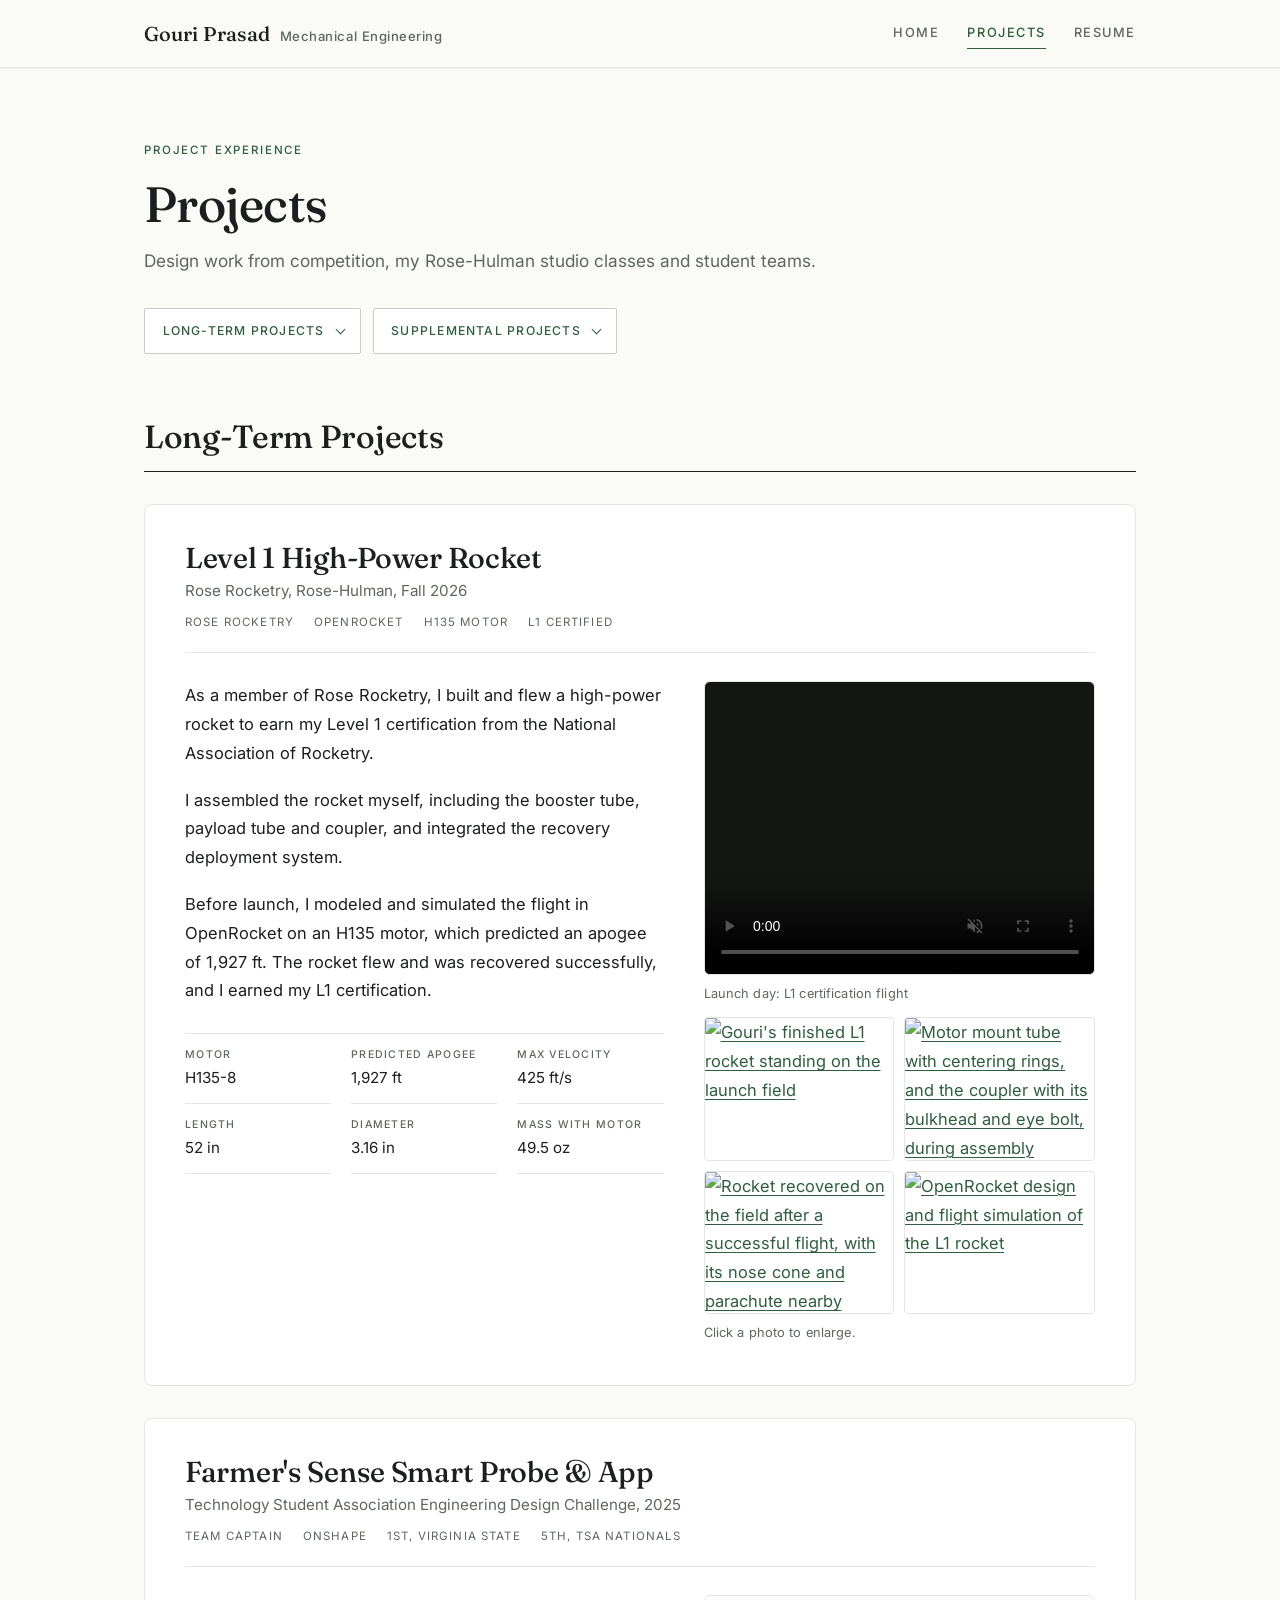
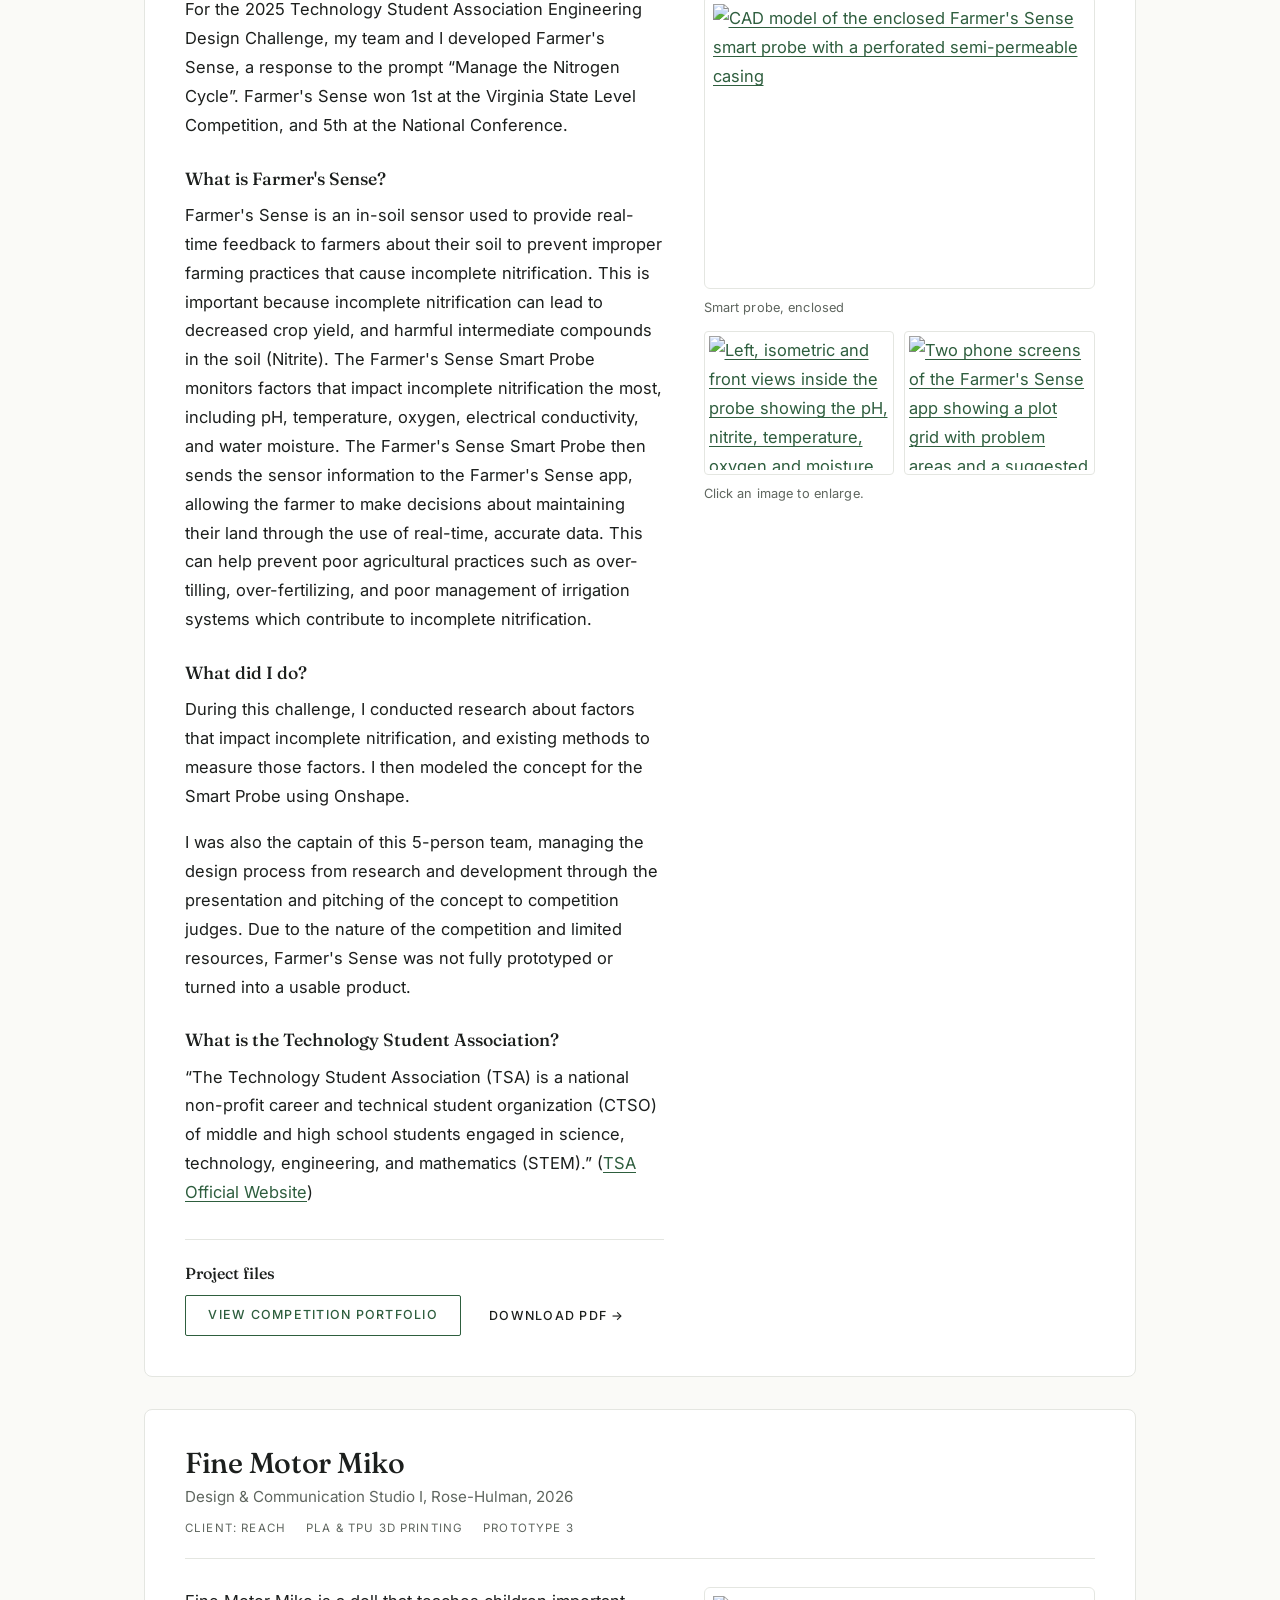
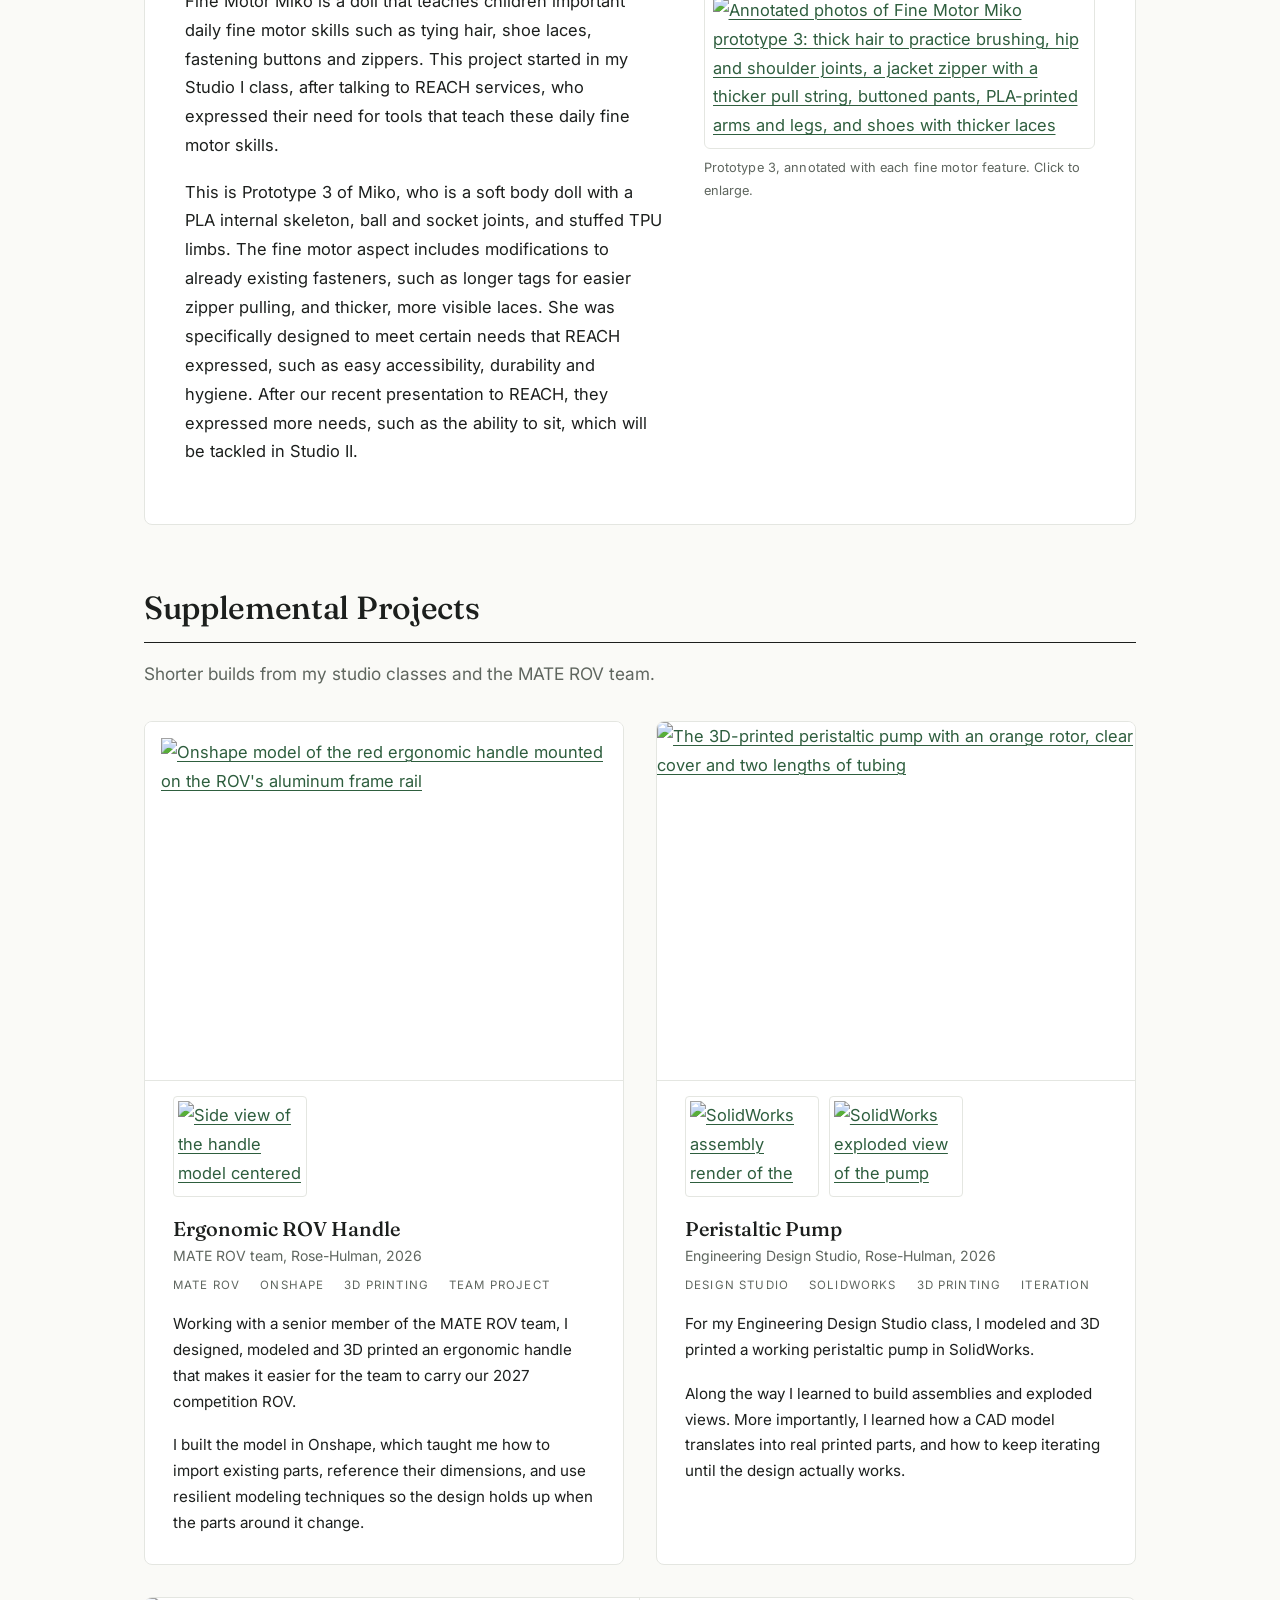
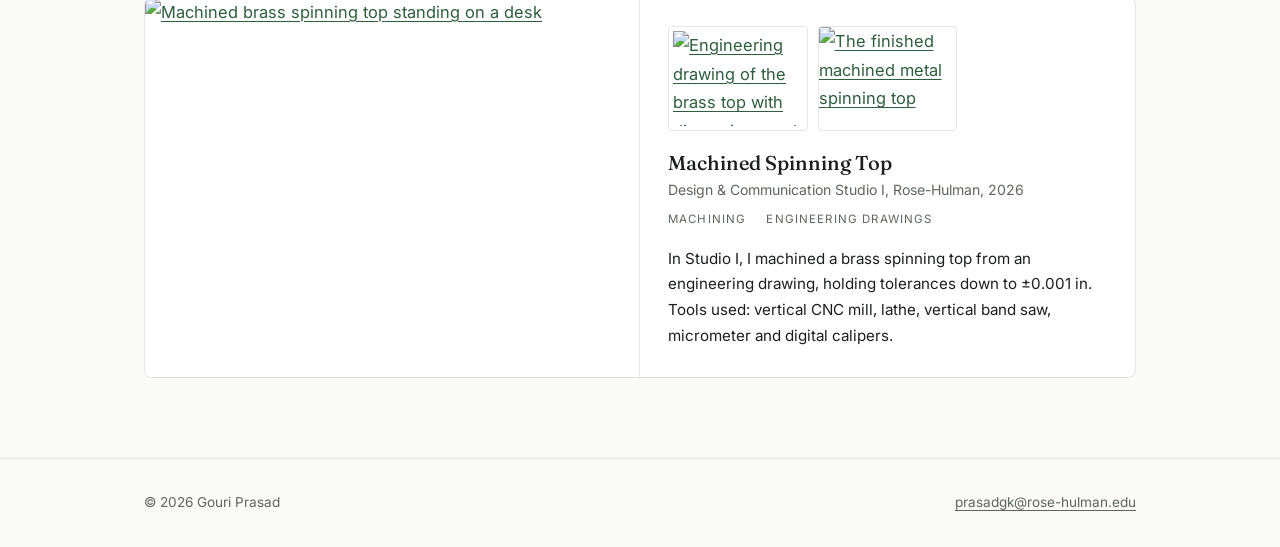
==== projects.html @ 73c7f077 "Add files via upload" ====
<!DOCTYPE html>
<html lang="en">
<head>
  <meta charset="utf-8">
  <meta name="viewport" content="width=device-width, initial-scale=1">
  <title>Projects | Gouri Prasad</title>
  <meta name="description" content="Engineering projects by Gouri Prasad: L1 rocket, Farmer's Sense, Fine Motor Miko, ROV handle, peristaltic pump and a machined spinning top.">
  <link rel="preconnect" href="https://fonts.googleapis.com">
  <link rel="preconnect" href="https://fonts.gstatic.com" crossorigin>
  <link rel="stylesheet" href="https://fonts.googleapis.com/css2?family=Fraunces:opsz,wght@9..144,400;9..144,500&family=Inter:wght@400;500;600&display=swap">
  <link rel="stylesheet" href="styles.css?v=9">
</head>
<body>
  <a class="skip" href="#main">Skip to content</a>
  <header class="site-header">
    <div class="wrap">
      <a class="brand" href="index.html">Gouri Prasad<span>Mechanical Engineering</span></a>
      <nav aria-label="Main">
        <ul>
          <li><a href="index.html">Home</a></li>
          <li><a href="projects.html" aria-current="page">Projects</a></li>
          <li><a href="resume.html">Resume</a></li>
        </ul>
      </nav>
    </div>
  </header>

  <main id="main" class="wrap">
    <p class="eyebrow">Project Experience</p>
    <h1>Projects</h1>
    <p class="lede">Design work from competition, my Rose-Hulman studio classes and student teams.</p>

    <!-- Jump menus -->
    <nav class="jump" aria-label="Jump to a project">
      <div class="dropdown">
        <button class="dropdown-toggle" type="button" aria-expanded="false" aria-controls="menu-long">Long-Term Projects</button>
        <ul class="dropdown-menu" id="menu-long">
          <li><a href="#l1-rocket">Level 1 High-Power Rocket</a></li>
          <li><a href="#farmers-sense">Farmer's Sense</a></li>
          <li><a href="#fine-motor-miko">Fine Motor Miko</a></li>
        </ul>
      </div>
      <div class="dropdown">
        <button class="dropdown-toggle" type="button" aria-expanded="false" aria-controls="menu-supp">Supplemental Projects</button>
        <ul class="dropdown-menu" id="menu-supp">
          <li><a href="#rov-handle">Ergonomic ROV Handle</a></li>
          <li><a href="#peristaltic-pump">Peristaltic Pump</a></li>
          <li><a href="#spinning-top">Machined Spinning Top</a></li>
        </ul>
      </div>
    </nav>

    <section class="group" id="long-term" aria-labelledby="long-term-title">
      <h2 id="long-term-title">Long-Term Projects</h2>

      <!-- L1 Rocket -->
      <article class="project panel" id="l1-rocket">
        <header>
          <h2>Level 1 High-Power Rocket</h2>
          <p>Rose Rocketry, Rose-Hulman, Fall 2026</p>
          <ul class="tags">
            <li>Rose Rocketry</li>
            <li>OpenRocket</li>
            <li>H135 motor</li>
            <li>L1 Certified</li>
          </ul>
        </header>
        <div class="project-grid">
          <div class="project-text">
            <p>As a member of Rose Rocketry, I built and flew a high-power rocket to earn my Level 1 certification from the National Association of Rocketry.</p>
            <p>I assembled the rocket myself, including the booster tube, payload tube and coupler, and integrated the recovery deployment system.</p>
            <p>Before launch, I modeled and simulated the flight in OpenRocket on an H135 motor, which predicted an apogee of 1,927 ft. The rocket flew and was recovered successfully, and I earned my L1 certification.</p>
            <ul class="specs" aria-label="Rocket specifications">
              <li><strong>Motor</strong>H135-8</li>
              <li><strong>Predicted apogee</strong>1,927 ft</li>
              <li><strong>Max velocity</strong>425 ft/s</li>
              <li><strong>Length</strong>52 in</li>
              <li><strong>Diameter</strong>3.16 in</li>
              <li><strong>Mass with motor</strong>49.5 oz</li>
            </ul>
          </div>
          <div class="project-media">
            <figure class="main-media video">
              <video controls muted playsinline preload="metadata" poster="images/rocket-ready.jpg">
                <source src="media/rocket-launch.mp4" type="video/mp4">
                Your browser can't play this video. <a href="media/rocket-launch.mp4">Download the launch video</a>.
              </video>
              <figcaption>Launch day: L1 certification flight</figcaption>
            </figure>
            <div class="thumbs-row">
              <a href="images/rocket-ready.jpg" data-lightbox data-caption="Ready to fly"><img src="images/rocket-ready.jpg" alt="Gouri's finished L1 rocket standing on the launch field"></a>
              <a href="images/rocket-coupler.jpg" data-lightbox data-caption="Motor mount and coupler assembly"><img src="images/rocket-coupler.jpg" alt="Motor mount tube with centering rings, and the coupler with its bulkhead and eye bolt, during assembly"></a>
              <a href="images/rocket-recovered.jpg" data-lightbox data-caption="Recovered after a successful flight"><img src="images/rocket-recovered.jpg" alt="Rocket recovered on the field after a successful flight, with its nose cone and parachute nearby"></a>
              <a href="images/rocket-openrocket.jpg" data-lightbox data-caption="OpenRocket simulation: 1,927 ft predicted apogee"><img src="images/rocket-openrocket.jpg" alt="OpenRocket design and flight simulation of the L1 rocket"></a>
            </div>
            <p class="media-note">Click a photo to enlarge.</p>
          </div>
        </div>
      </article>

      <!-- Farmer's Sense -->
      <article class="project panel" id="farmers-sense">
        <header>
          <h2>Farmer's Sense Smart Probe &amp; App</h2>
          <p>Technology Student Association Engineering Design Challenge, 2025</p>
          <ul class="tags">
            <li>Team Captain</li>
            <li>Onshape</li>
            <li>1st, Virginia State</li>
            <li>5th, TSA Nationals</li>
          </ul>
        </header>
        <div class="project-grid">
          <div class="project-text">
            <p>For the 2025 Technology Student Association Engineering Design Challenge, my team and I developed Farmer's Sense, a response to the prompt “Manage the Nitrogen Cycle”. Farmer's Sense won 1st at the Virginia State Level Competition, and 5th at the National Conference.</p>

            <h3>What is Farmer's Sense?</h3>
            <p>Farmer's Sense is an in-soil sensor used to provide real-time feedback to farmers about their soil to prevent improper farming practices that cause incomplete nitrification. This is important because incomplete nitrification can lead to decreased crop yield, and harmful intermediate compounds in the soil (Nitrite). The Farmer's Sense Smart Probe monitors factors that impact incomplete nitrification the most, including pH, temperature, oxygen, electrical conductivity, and water moisture. The Farmer's Sense Smart Probe then sends the sensor information to the Farmer's Sense app, allowing the farmer to make decisions about maintaining their land through the use of real-time, accurate data. This can help prevent poor agricultural practices such as over-tilling, over-fertilizing, and poor management of irrigation systems which contribute to incomplete nitrification.</p>

            <h3>What did I do?</h3>
            <p>During this challenge, I conducted research about factors that impact incomplete nitrification, and existing methods to measure those factors. I then modeled the concept for the Smart Probe using Onshape.</p>
            <p>I was also the captain of this 5-person team, managing the design process from research and development through the presentation and pitching of the concept to competition judges. Due to the nature of the competition and limited resources, Farmer's Sense was not fully prototyped or turned into a usable product.</p>

            <h3>What is the Technology Student Association?</h3>
            <p>“The Technology Student Association (TSA) is a national non-profit career and technical student organization (CTSO) of middle and high school students engaged in science, technology, engineering, and mathematics (STEM).” (<a href="https://tsaweb.org/about#mission" target="_blank" rel="noopener">TSA Official Website</a>)</p>

            <div class="files">
              <h3>Project files</h3>
              <div class="actions">
                <a class="btn" href="documents/2025-TSA-Engineering-Design-Portfolio.pdf" target="_blank" rel="noopener">View competition portfolio</a>
                <a class="text-link" href="documents/2025-TSA-Engineering-Design-Portfolio.pdf" download>Download PDF</a>
              </div>
            </div>
          </div>
          <div class="project-media">
            <figure class="main-media">
              <a href="images/farmers-sense-1.png" data-lightbox data-caption="Smart probe, enclosed"><img class="contain" src="images/farmers-sense-1.png" alt="CAD model of the enclosed Farmer's Sense smart probe with a perforated semi-permeable casing"></a>
              <figcaption>Smart probe, enclosed</figcaption>
            </figure>
            <div class="thumbs-row">
              <a href="images/farmers-sense-2.png" data-lightbox data-caption="Inside the enclosure: sensor layout"><img class="contain" src="images/farmers-sense-2.png" alt="Left, isometric and front views inside the probe showing the pH, nitrite, temperature, oxygen and moisture sensors, battery, microcontroller and GPS"></a>
              <a href="images/farmers-sense-3.png" data-lightbox data-caption="Farmer's Sense app mock-up"><img class="contain" src="images/farmers-sense-3.png" alt="Two phone screens of the Farmer's Sense app showing a plot grid with problem areas and a suggested fix"></a>
            </div>
            <p class="media-note">Click an image to enlarge.</p>
          </div>
        </div>
      </article>

      <!-- Fine Motor Miko -->
      <article class="project panel" id="fine-motor-miko">
        <header>
          <h2>Fine Motor Miko</h2>
          <p>Design &amp; Communication Studio I, Rose-Hulman, 2026</p>
          <ul class="tags">
            <li>Client: REACH</li>
            <li>PLA &amp; TPU 3D printing</li>
            <li>Prototype 3</li>
          </ul>
        </header>
        <div class="project-grid">
          <div class="project-text">
            <p>Fine Motor Miko is a doll that teaches children important daily fine motor skills such as tying hair, shoe laces, fastening buttons and zippers. This project started in my Studio I class, after talking to REACH services, who expressed their need for tools that teach these daily fine motor skills.</p>
            <p>This is Prototype 3 of Miko, who is a soft body doll with a PLA internal skeleton, ball and socket joints, and stuffed TPU limbs. The fine motor aspect includes modifications to already existing fasteners, such as longer tags for easier zipper pulling, and thicker, more visible laces. She was specifically designed to meet certain needs that REACH expressed, such as easy accessibility, durability and hygiene. After our recent presentation to REACH, they expressed more needs, such as the ability to sit, which will be tackled in Studio II.</p>
          </div>
          <div class="project-media">
            <figure class="main-media">
              <a href="images/fine-motor-miko.png" data-lightbox data-caption="Prototype 3, annotated with each fine motor feature"><img class="contain natural" src="images/fine-motor-miko.png" alt="Annotated photos of Fine Motor Miko prototype 3: thick hair to practice brushing, hip and shoulder joints, a jacket zipper with a thicker pull string, buttoned pants, PLA-printed arms and legs, and shoes with thicker laces"></a>
              <figcaption>Prototype 3, annotated with each fine motor feature. Click to enlarge.</figcaption>
            </figure>
          </div>
        </div>
      </article>
    </section>

    <!-- Supplemental projects -->
    <section class="group" id="supplemental" aria-labelledby="supplemental-title">
      <h2 id="supplemental-title">Supplemental Projects</h2>
      <p class="lede">Shorter builds from my studio classes and the MATE ROV team.</p>

      <div class="builds">
        <article class="build panel" id="rov-handle">
          <a class="build-main" href="images/rov-handle-cad.png" data-lightbox data-caption="Onshape model of the ergonomic handle on the ROV frame rail"><img class="contain" src="images/rov-handle-cad.png" alt="Onshape model of the red ergonomic handle mounted on the ROV's aluminum frame rail"></a>
          <div class="thumbs-row">
            <a href="images/rov-handle-side.png" data-lightbox data-caption="Side view of the handle on the frame rail"><img class="contain" src="images/rov-handle-side.png" alt="Side view of the handle model centered on the frame rail"></a>
          </div>
          <div class="build-body">
            <h3>Ergonomic ROV Handle</h3>
            <p class="meta">MATE ROV team, Rose-Hulman, 2026</p>
            <ul class="tags">
              <li>MATE ROV</li>
              <li>Onshape</li>
              <li>3D printing</li>
              <li>Team project</li>
            </ul>
            <p>Working with a senior member of the MATE ROV team, I designed, modeled and 3D printed an ergonomic handle that makes it easier for the team to carry our 2027 competition ROV.</p>
            <p>I built the model in Onshape, which taught me how to import existing parts, reference their dimensions, and use resilient modeling techniques so the design holds up when the parts around it change.</p>
          </div>
        </article>

        <article class="build panel" id="peristaltic-pump">
          <a class="build-main" href="images/pump-printed.jpg" data-lightbox data-caption="The printed peristaltic pump"><img src="images/pump-printed.jpg" alt="The 3D-printed peristaltic pump with an orange rotor, clear cover and two lengths of tubing"></a>
          <div class="thumbs-row">
            <a href="images/pump-assembly.png" data-lightbox data-caption="SolidWorks assembly"><img class="contain" src="images/pump-assembly.png" alt="SolidWorks assembly render of the peristaltic pump"></a>
            <a href="images/pump-exploded.jpg" data-lightbox data-caption="SolidWorks exploded view"><img class="contain" src="images/pump-exploded.jpg" alt="SolidWorks exploded view of the pump showing the housing, rotor, rollers, bearings, gear and fasteners"></a>
          </div>
          <div class="build-body">
            <h3>Peristaltic Pump</h3>
            <p class="meta">Engineering Design Studio, Rose-Hulman, 2026</p>
            <ul class="tags">
              <li>Design Studio</li>
              <li>SolidWorks</li>
              <li>3D printing</li>
              <li>Iteration</li>
            </ul>
            <p>For my Engineering Design Studio class, I modeled and 3D printed a working peristaltic pump in SolidWorks.</p>
            <p>Along the way I learned to build assemblies and exploded views. More importantly, I learned how a CAD model translates into real printed parts, and how to keep iterating until the design actually works.</p>
          </div>
        </article>

        <article class="build panel" id="spinning-top">
          <a class="build-main" href="images/top-project-2.jpg" data-lightbox data-caption="The finished brass top"><img src="images/top-project-2.jpg" alt="Machined brass spinning top standing on a desk"></a>
          <div class="thumbs-row">
            <a href="images/top-drawing.png" data-lightbox data-caption="Engineering drawing used to machine the top"><img class="contain" src="images/top-drawing.png" alt="Engineering drawing of the brass top with dimensions and tolerances"></a>
            <a href="images/top-project.jpeg" data-lightbox data-caption="The finished top"><img src="images/top-project.jpeg" alt="The finished machined metal spinning top"></a>
          </div>
          <div class="build-body">
            <h3>Machined Spinning Top</h3>
            <p class="meta">Design &amp; Communication Studio I, Rose-Hulman, 2026</p>
            <ul class="tags">
              <li>Machining</li>
              <li>Engineering drawings</li>
            </ul>
            <p>In Studio I, I machined a brass spinning top from an engineering drawing, holding tolerances down to ±0.001 in. Tools used: vertical CNC mill, lathe, vertical band saw, micrometer and digital calipers.</p>
          </div>
        </article>
      </div>
    </section>
  </main>

  <!-- Lightbox -->
  <dialog class="lightbox" id="lightbox" aria-label="Enlarged image">
    <button class="lightbox-close" type="button" aria-label="Close">Close ×</button>
    <img alt="">
    <p class="lightbox-caption"></p>
  </dialog>

  <footer class="site-footer">
    <div class="wrap">
      <span>© 2026 Gouri Prasad</span>
      <a href="mailto:prasadgk@rose-hulman.edu">prasadgk@rose-hulman.edu</a>
    </div>
  </footer>

  <script src="site.js?v=2"></script>
</body>
</html>
---- styles.css ----
/* Gouri Prasad — portfolio styles (minimal, forest green) */
:root {
  --bg: #fafaf7;
  --surface: #ffffff;
  --ink: #1c1f1d;
  --muted: #5f665f;
  --line: #e4e6e1;
  --line-strong: #c9cdc6;
  --accent: #2e5e3e;       /* 7.5:1 on --bg */
  --accent-hover: #244b31;
  --tint: #eef3ef;
  --radius: 4px;
  --max: 1040px;
  --serif: "Fraunces", Georgia, "Times New Roman", serif;
  --sans: "Inter", "Segoe UI", system-ui, -apple-system, Roboto, Arial, sans-serif;
}

* { box-sizing: border-box; }
html { scroll-behavior: smooth; }
body {
  margin: 0;
  background: var(--bg);
  color: var(--ink);
  font-family: var(--sans);
  font-size: 16.5px;
  line-height: 1.75;
  -webkit-font-smoothing: antialiased;
}
img, video { max-width: 100%; display: block; }
a { color: var(--accent); text-underline-offset: 3px; text-decoration-thickness: 1px; }
a:hover { color: var(--accent-hover); }
:focus-visible { outline: 2px solid var(--accent); outline-offset: 3px; }

.skip { position: absolute; left: -999px; }
.skip:focus { left: 1rem; top: 1rem; background: var(--surface); padding: .5rem 1rem; z-index: 10; }

.wrap { max-width: var(--max); margin: 0 auto; padding-inline: 1.5rem; }
main { padding-block: 4.5rem 5rem; }

/* Header + nav */
.site-header {
  position: sticky; top: 0; z-index: 5;
  background: rgba(250, 250, 247, .94);
  backdrop-filter: blur(8px);
  border-bottom: 1px solid var(--line);
}
.site-header .wrap {
  display: flex; align-items: center; justify-content: space-between;
  gap: 1rem; flex-wrap: wrap; padding-block: 1rem;
}
.brand { font-family: var(--serif); font-weight: 500; font-size: 1.25rem; color: var(--ink); text-decoration: none; letter-spacing: .005em; }
.brand span { font-family: var(--sans); color: var(--muted); font-size: .82rem; margin-left: .6rem; letter-spacing: .04em; }
.site-header nav ul { list-style: none; margin: 0; padding: 0; display: flex; gap: 1.75rem; }
.site-header nav a {
  position: relative; display: block; padding: .3rem 0;
  color: var(--muted); text-decoration: none; font-size: .8rem;
  text-transform: uppercase; letter-spacing: .12em; font-weight: 500;
}
.site-header nav a::after {
  content: ""; position: absolute; left: 0; right: 0; bottom: 0; height: 1px;
  background: var(--accent); transform: scaleX(0); transform-origin: left; transition: transform .25s ease;
}
.site-header nav a:hover { color: var(--ink); }
.site-header nav a:hover::after { transform: scaleX(1); }
.site-header nav a[aria-current="page"] { color: var(--accent); }
.site-header nav a[aria-current="page"]::after { transform: scaleX(1); }

/* Type */
h1, h2, h3 { font-family: var(--serif); font-weight: 500; line-height: 1.2; margin: 0 0 .75rem; color: var(--ink); }
h1 { font-size: clamp(2.2rem, 4.5vw, 3.1rem); letter-spacing: -.015em; }
h2 { font-size: clamp(1.6rem, 3vw, 2rem); letter-spacing: -.01em; }
h3 { font-size: 1.2rem; margin-top: 2rem; }
p { margin: 0 0 1.1rem; }
.eyebrow { color: var(--accent); font-weight: 500; text-transform: uppercase; letter-spacing: .16em; font-size: .72rem; margin-bottom: .9rem; }
.lede { color: var(--muted); font-size: 1.08rem; max-width: 62ch; }

/* Buttons and links */
.actions { display: flex; gap: 1.75rem; flex-wrap: wrap; align-items: center; margin-top: 2rem; }
.btn {
  display: inline-block; padding: .75rem 1.4rem;
  border: 1px solid var(--accent); border-radius: 2px;
  color: var(--accent); background: transparent; text-decoration: none;
  font-size: .78rem; font-weight: 500; text-transform: uppercase; letter-spacing: .1em; line-height: 1.2;
  transition: background-color .25s ease, color .25s ease;
}
.btn:hover { background: var(--accent); color: #fff; }
.text-link {
  position: relative; color: var(--ink); text-decoration: none;
  font-size: .78rem; font-weight: 500; text-transform: uppercase; letter-spacing: .1em; padding-block: .3rem;
}
.text-link::after { content: " →"; transition: margin-left .25s ease; }
.text-link::before {
  content: ""; position: absolute; left: 0; right: 0; bottom: 0; height: 1px;
  background: var(--accent); transform: scaleX(0); transform-origin: left; transition: transform .3s ease;
}
.text-link:hover { color: var(--accent); }
.text-link:hover::before { transform: scaleX(1); }

/* Tags: quiet uppercase line separated by dots */
/* Quiet uppercase lines (tags and facts), spaced without separators */
.tags, .facts { list-style: none; padding: 0; display: flex; flex-wrap: wrap; gap: .15rem 1.25rem; }
.tags li, .facts li { color: var(--muted); text-transform: uppercase; letter-spacing: .1em; white-space: nowrap; }
.tags { margin: .45rem 0 0; }
.tags li { font-size: .72rem; }

/* Home */
.hero { display: grid; grid-template-columns: 280px 1fr; gap: 4rem; align-items: center; }
.hero img { width: 280px; aspect-ratio: 1 / 1; object-fit: cover; border-radius: 50%; }
.facts { margin: 1.5rem 0 0; gap: .25rem 1.6rem; }
.facts li { font-size: .76rem; color: var(--accent); }

.highlights { margin-top: 6rem; padding-top: 3rem; border-top: 1px solid var(--line); }
.section-head { display: flex; justify-content: space-between; align-items: baseline; gap: 1rem; flex-wrap: wrap; }
.cards { display: grid; grid-template-columns: repeat(3, 1fr); gap: 2rem; margin-top: 1.75rem; }
.card {
  display: flex; flex-direction: column; text-decoration: none; color: inherit;
  background: var(--surface); border: 1px solid var(--line); border-radius: var(--radius); overflow: hidden;
  transition: border-color .25s ease;
}
.card .img { overflow: hidden; border-bottom: 1px solid var(--line); background: #fff; }
.card img { width: 100%; aspect-ratio: 4 / 3; object-fit: cover; transition: transform .5s ease; }
.card img.contain { object-fit: contain; }
.card:hover { border-color: var(--line-strong); color: inherit; }
.card:hover img { transform: scale(1.03); }
.card div.body { padding: 1.1rem 1.25rem 1.35rem; }
.card h3 { margin: 0 0 .35rem; font-size: 1.15rem; }
.card p { margin: 0; color: var(--muted); font-size: .92rem; line-height: 1.6; }

/* Projects page */
.group { margin-top: 4rem; scroll-margin-top: 90px; }
.group > h2 { padding-bottom: .9rem; border-bottom: 1px solid var(--ink); margin-bottom: 2rem; }
.group > .lede { margin-top: -1rem; margin-bottom: 2rem; }

/* Soft panel around each project */
.panel { background: var(--surface); border: 1px solid var(--line); border-radius: 8px; }
.project { padding: 2.25rem 2.5rem 2.5rem; margin-bottom: 2rem; scroll-margin-top: 90px; }
.project header { margin-bottom: 1.75rem; padding-bottom: 1.25rem; border-bottom: 1px solid var(--line); }
.project header h2 { font-size: clamp(1.45rem, 2.6vw, 1.8rem); margin-bottom: .2rem; }
.project header p { color: var(--muted); font-size: .95rem; margin: 0; }

/* Two-column layout: text ~55%, media ~45%, both top-aligned */
.project-grid { display: grid; grid-template-columns: 11fr 9fr; gap: 2.5rem; align-items: start; }
.project-text > :first-child { margin-top: 0; }
.project-text h3 { font-size: 1.1rem; margin-top: 1.75rem; }
.project-media { position: sticky; top: 90px; }
.main-media { margin: 0; }
.main-media a { display: block; }
.main-media img, .main-media video {
  width: 100%; aspect-ratio: 4 / 3; object-fit: cover;
  border: 1px solid var(--line); border-radius: 6px; background: #fff;
}
.main-media img.contain { object-fit: contain; padding: .5rem; }
.main-media.video video { background: #141614; max-height: 420px; object-fit: contain; }
figcaption, .media-note { font-size: .8rem; color: var(--muted); margin-top: .5rem; letter-spacing: .01em; }
.media-note { margin: .5rem 0 0; }

.thumbs-row { display: grid; grid-template-columns: repeat(auto-fill, minmax(96px, 1fr)); gap: .6rem; margin-top: .75rem; }
.thumbs-row a { display: block; border: 1px solid var(--line); border-radius: 4px; overflow: hidden; background: #fff; transition: border-color .25s ease; }
.thumbs-row a:hover, .main-media a:hover img, .build-main:hover { border-color: var(--accent); }
.thumbs-row img { width: 100%; aspect-ratio: 4 / 3; object-fit: cover; transition: transform .4s ease; }
.thumbs-row img.contain { object-fit: contain; padding: .25rem; }
.thumbs-row a:hover img { transform: scale(1.04); }

.specs { list-style: none; padding: 0; margin: 1.75rem 0 0; display: grid; grid-template-columns: repeat(3, 1fr); column-gap: 1.25rem; border-top: 1px solid var(--line); }
.specs li { padding: .75rem 0; border-bottom: 1px solid var(--line); font-size: .95rem; }
.specs strong { display: block; font-size: .66rem; text-transform: uppercase; letter-spacing: .12em; color: var(--muted); font-weight: 500; }

.files { margin-top: 2rem; padding-top: 1.5rem; border-top: 1px solid var(--line); }
.files h3 { margin: 0 0 .25rem; font-size: 1rem; }
.files .actions { margin-top: .75rem; }

/* Jump menus */
.jump { display: flex; flex-wrap: wrap; gap: .75rem; margin-top: 2rem; }
.dropdown { position: relative; }
.dropdown-toggle {
  font: inherit; font-size: .76rem; font-weight: 500; text-transform: uppercase; letter-spacing: .1em;
  color: var(--accent); background: var(--surface); cursor: pointer;
  border: 1px solid var(--line-strong); border-radius: 2px; padding: .7rem 2.2rem .7rem 1.1rem; position: relative;
  transition: border-color .2s ease, background-color .2s ease;
}
.dropdown-toggle::after {
  content: ""; position: absolute; right: 1rem; top: 50%; width: 6px; height: 6px; margin-top: -5px;
  border-right: 1.5px solid currentColor; border-bottom: 1.5px solid currentColor; transform: rotate(45deg); transition: transform .2s ease, margin-top .2s ease;
}
.dropdown-toggle:hover, .dropdown.open .dropdown-toggle { border-color: var(--accent); background: var(--tint); }
.dropdown.open .dropdown-toggle::after { transform: rotate(-135deg); margin-top: -1px; }
.dropdown-menu {
  position: absolute; left: 0; top: calc(100% + 6px); z-index: 20; min-width: 100%; width: max-content;
  list-style: none; margin: 0; padding: .4rem 0; background: var(--surface);
  border: 1px solid var(--line); border-radius: 4px; box-shadow: 0 8px 24px rgba(28, 31, 29, .06);
  opacity: 0; visibility: hidden; transform: translateY(-4px); transition: opacity .18s ease, transform .18s ease, visibility .18s;
}
.dropdown.open .dropdown-menu { opacity: 1; visibility: visible; transform: none; }
.dropdown-menu a { display: block; padding: .55rem 1.1rem; color: var(--ink); text-decoration: none; font-size: .92rem; white-space: nowrap; }
.dropdown-menu a:hover, .dropdown-menu a:focus-visible { background: var(--tint); color: var(--accent); outline: none; }

/* Supplemental project cards */
.builds { display: grid; grid-template-columns: repeat(2, 1fr); gap: 2rem; align-items: start; }
.build { display: flex; flex-direction: column; overflow: hidden; scroll-margin-top: 90px; }
.build-main { display: block; overflow: hidden; border-bottom: 1px solid var(--line); background: #fff; }
.build-main img { width: 100%; aspect-ratio: 4 / 3; object-fit: cover; transition: transform .5s ease; }
.build-main img.contain { object-fit: contain; padding: 1rem; }
.build-main:hover img { transform: scale(1.02); }
.build .thumbs-row { grid-template-columns: repeat(3, 1fr); padding: .9rem 1.75rem 0; margin-top: 0; }
.build-body { padding: 1.25rem 1.75rem 1.75rem; }
.build-body h3 { margin: 0 0 .2rem; font-size: 1.25rem; }
.build-body .meta { color: var(--muted); font-size: .88rem; margin-bottom: .4rem; }
.build-body .tags { margin: 0 0 1rem; }
.build-body p:not(.meta) { font-size: .95rem; line-height: 1.7; }
.build-body p:last-child { margin-bottom: 0; }

/* Lightbox */
.lightbox { border: 0; padding: 0; background: transparent; max-width: min(92vw, 1400px); max-height: 92vh; }
.lightbox::backdrop { background: rgba(20, 22, 20, .82); }
.lightbox img { max-width: 100%; max-height: 82vh; margin: 0 auto; border-radius: 4px; background: #fff; }
.lightbox-caption { color: #e9ece8; text-align: center; font-size: .9rem; margin: .75rem 0 0; }
.lightbox-close {
  display: block; margin: 0 0 .6rem auto; font: inherit; font-size: .75rem; text-transform: uppercase; letter-spacing: .1em;
  color: #fff; background: transparent; border: 1px solid rgba(255,255,255,.5); border-radius: 2px; padding: .45rem .9rem; cursor: pointer;
}
.lightbox-close:hover { background: rgba(255,255,255,.12); }

/* Resume */
.resume-bar { display: flex; justify-content: space-between; align-items: end; gap: 1.5rem; flex-wrap: wrap; }
.resume-bar .actions { margin-top: 0; }
.pdf-frame { width: 100%; height: 1100px; margin-top: 2.5rem; border: 1px solid var(--line); border-radius: var(--radius); background: var(--surface); }
.note { margin-top: 1rem; color: var(--muted); font-size: .88rem; }

/* Footer */
.site-footer { border-top: 1px solid var(--line); padding-block: 2rem; color: var(--muted); font-size: .85rem; }
.site-footer .wrap { display: flex; justify-content: space-between; gap: 1rem; flex-wrap: wrap; }
.site-footer a { color: var(--muted); }
.site-footer a:hover { color: var(--accent); }

@media (max-width: 900px) {
  .project-grid { grid-template-columns: 1fr; gap: 2rem; }
  .project-media { position: static; }
}
@media (max-width: 760px) {
  body { font-size: 16px; }
  main { padding-block: 3rem 4rem; }
  .brand span { display: none; }
  .site-header nav ul { gap: 1.25rem; }
  .hero { grid-template-columns: 1fr; gap: 2rem; text-align: center; }
  .hero img { width: 200px; margin: 0 auto; }
  .facts, .actions { justify-content: center; }
  .specs { grid-template-columns: repeat(2, 1fr); }
  .project { padding: 1.25rem 1.25rem 1.5rem; }
  .build .thumbs-row { padding: .75rem 1.25rem 0; }
  .build-body { padding: 1.1rem 1.25rem 1.4rem; }
  .jump { gap: .5rem; }
  .dropdown-menu a { white-space: normal; }
  .highlights { margin-top: 4rem; }
  .cards, .builds { grid-template-columns: 1fr; gap: 1.5rem; }
  .group { margin-top: 3.5rem; }
  .pdf-frame { height: 80vh; }
  .resume-bar .actions { justify-content: flex-start; }
}

.main-media img.natural { aspect-ratio: auto; }
.project-media .thumbs-row { grid-template-columns: repeat(2, 1fr); }
.builds { align-items: stretch; }
/* Odd card out spans the full row, image beside text */
@media (min-width: 761px) {
  .builds .build:last-child:nth-child(odd) { grid-column: 1 / -1; display: grid; grid-template-columns: 1fr 1fr; }
  .builds .build:last-child:nth-child(odd) .build-main { grid-row: 1 / span 2; border-bottom: 0; border-right: 1px solid var(--line); }
  .builds .build:last-child:nth-child(odd) .build-main img { height: 100%; }
  .builds .build:last-child:nth-child(odd) .thumbs-row { padding-top: 1.75rem; align-self: start; }
}
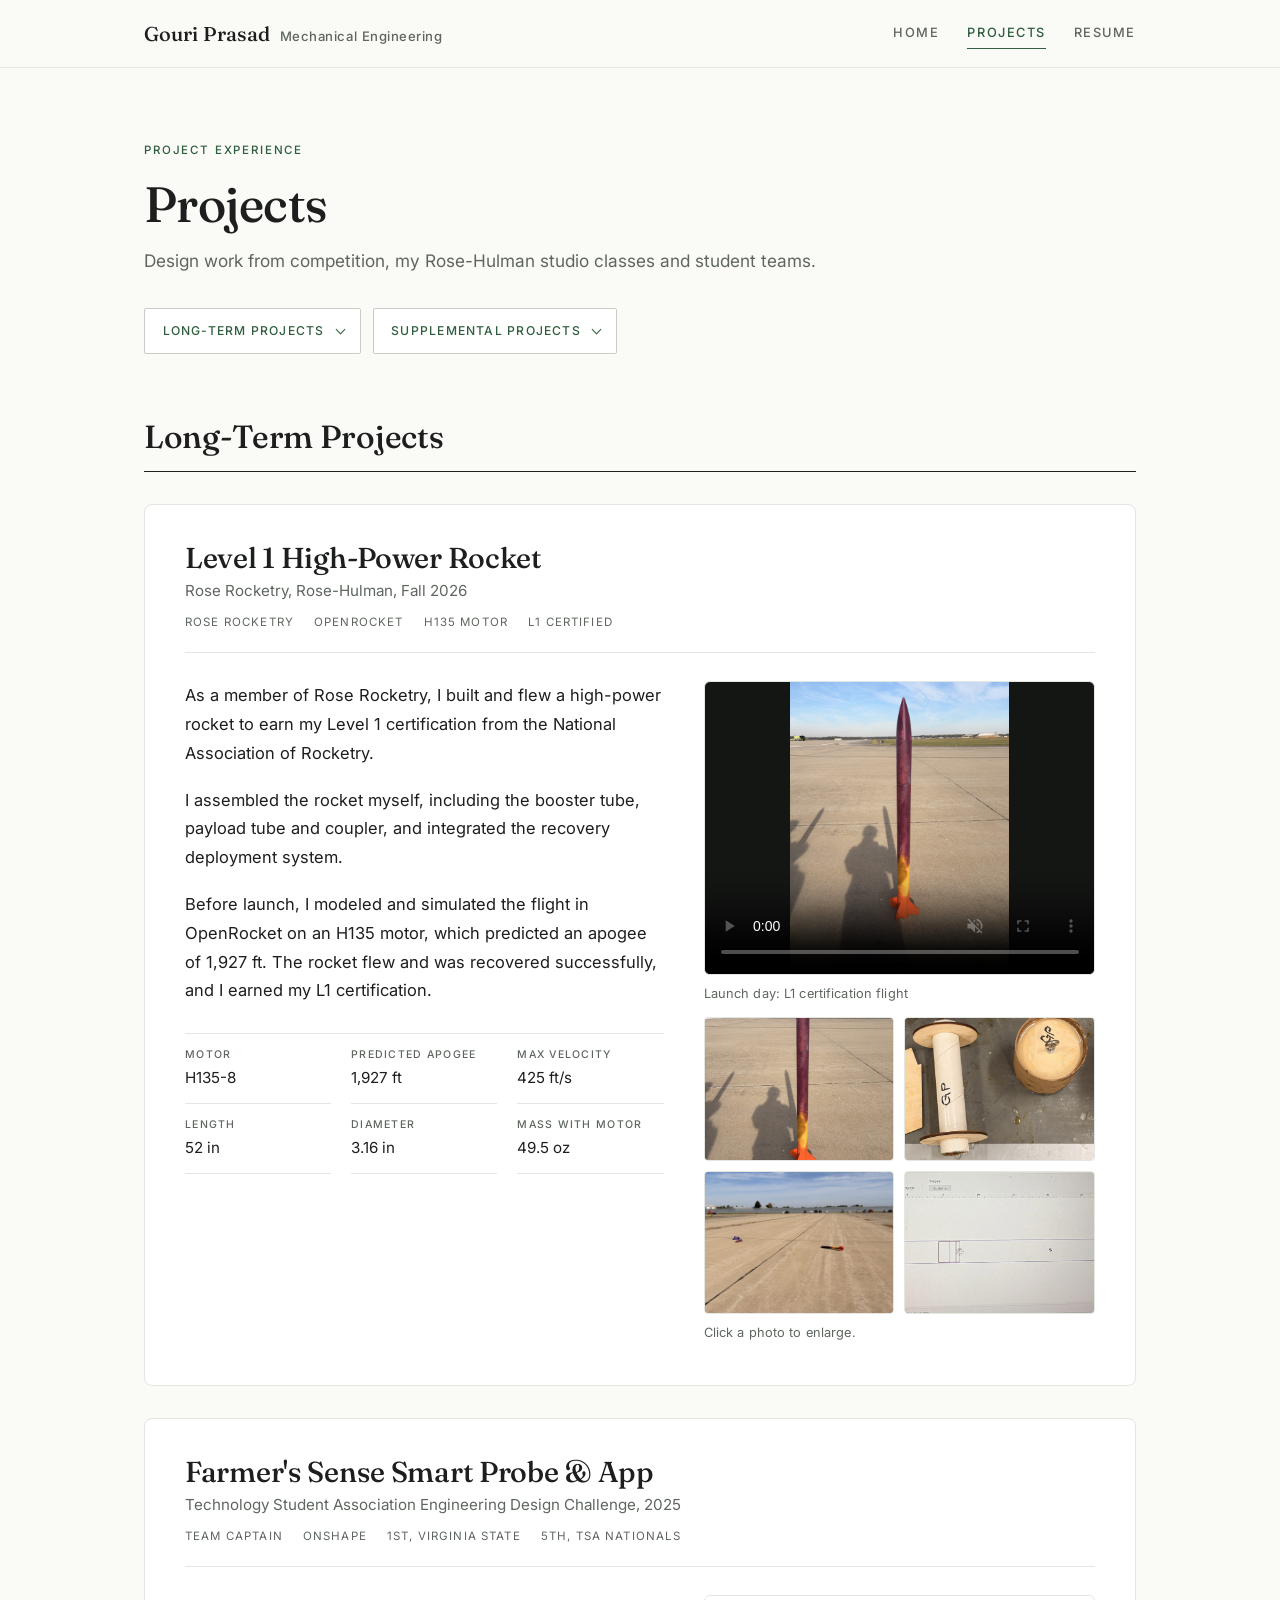
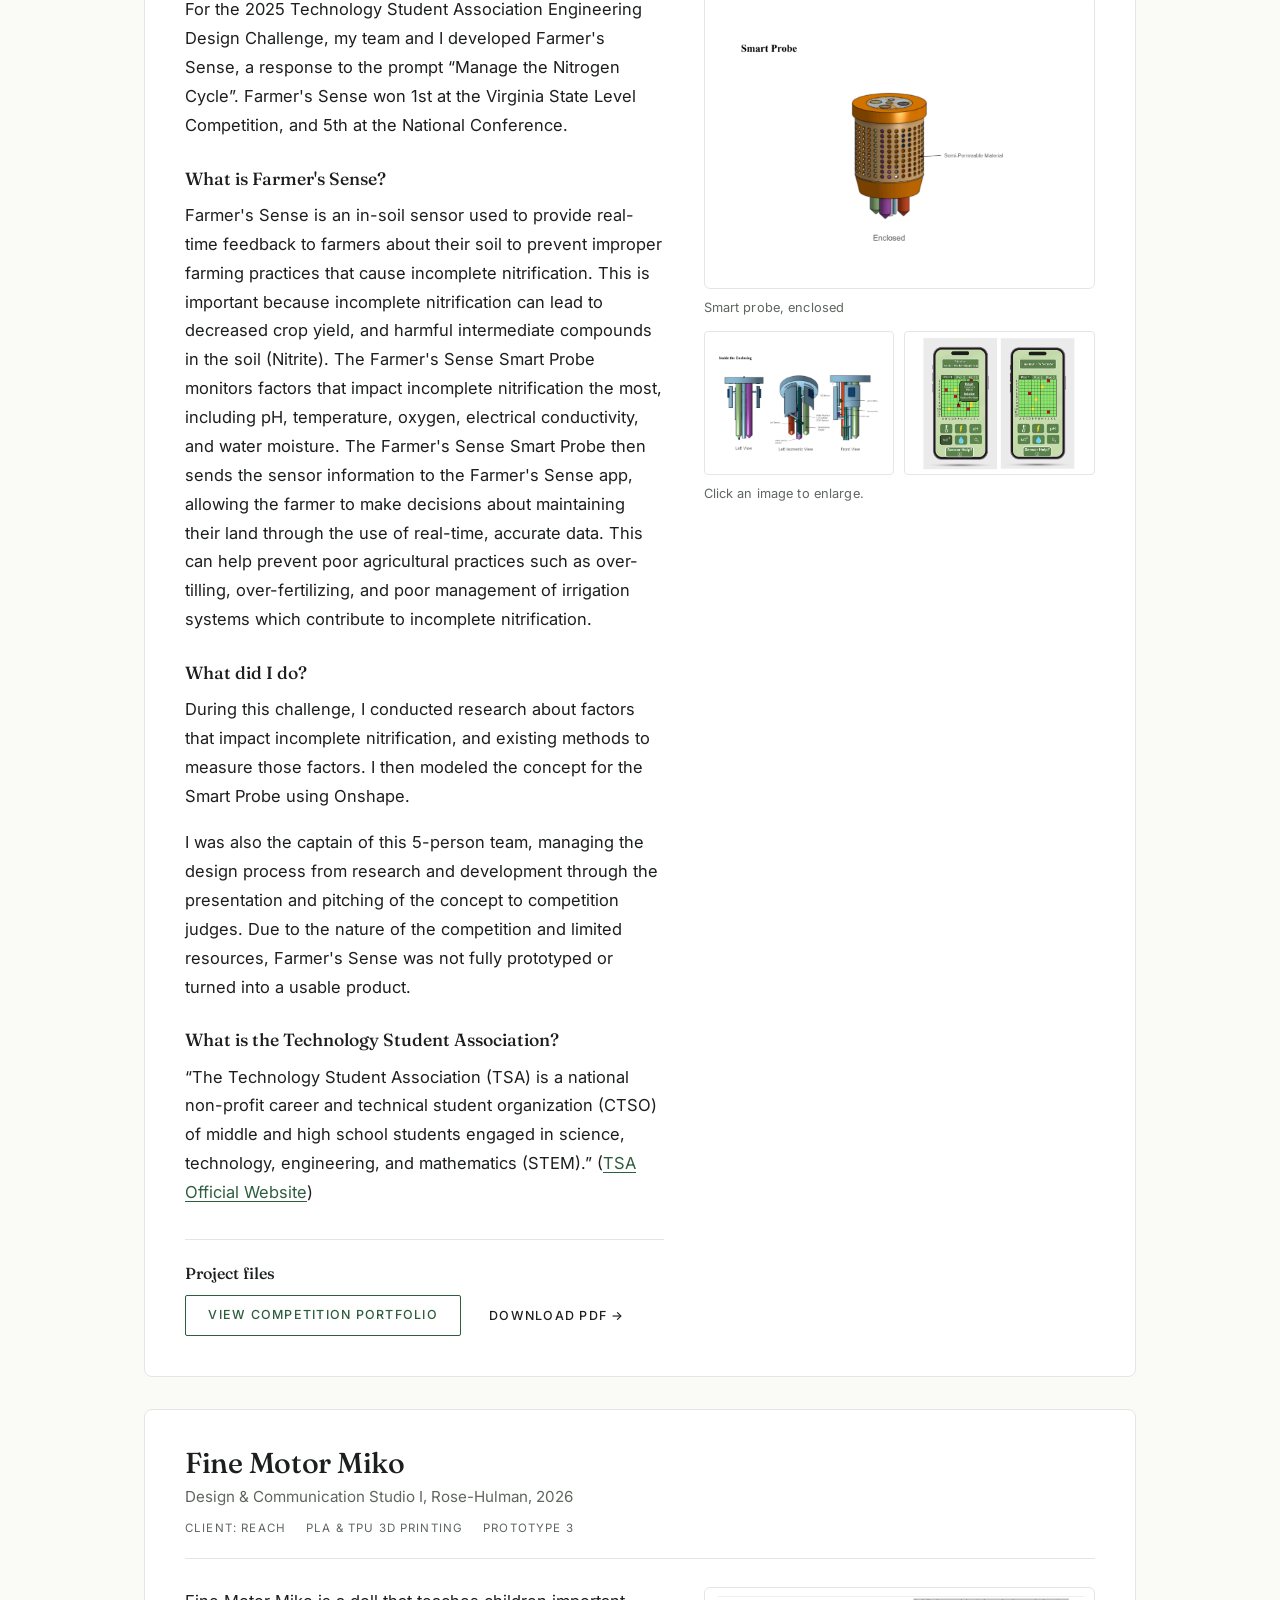
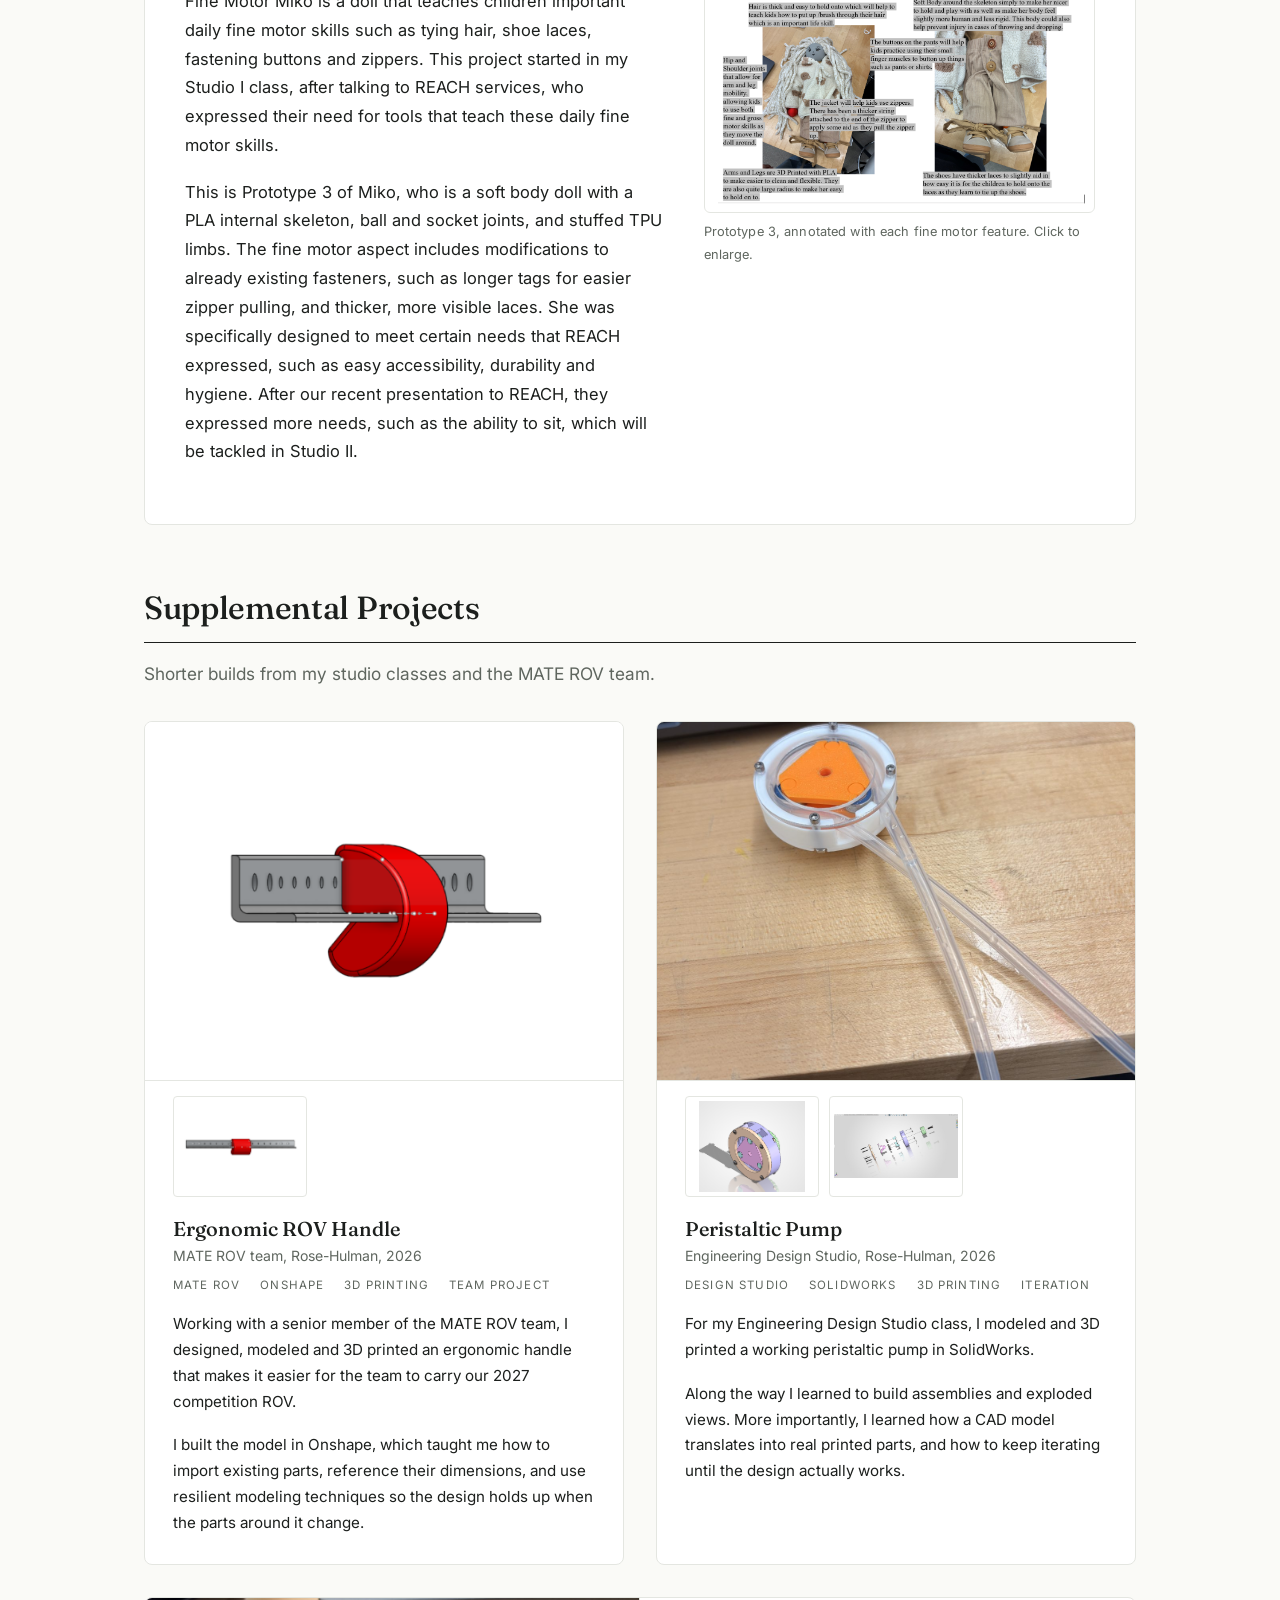
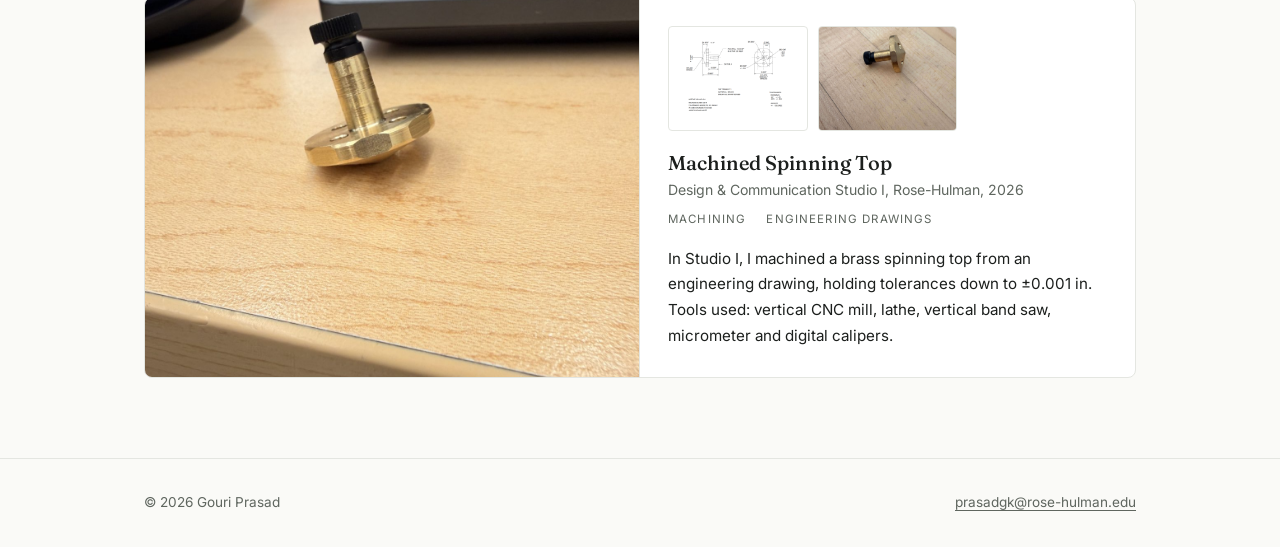
==== commit f484764e: "Add files via upload" ====
--- a/projects.html
+++ b/projects.html
@@ -81,17 +81,17 @@
           </div>
           <div class="project-media">
             <figure class="main-media video">
-              <video controls muted playsinline preload="metadata" poster="images/rocket-ready.jpg">
-                <source src="media/rocket-launch.mp4" type="video/mp4">
-                Your browser can't play this video. <a href="media/rocket-launch.mp4">Download the launch video</a>.
+              <video controls muted playsinline preload="metadata" poster="rocket-ready.jpg">
+                <source src="rocket-launch.mp4" type="video/mp4">
+                Your browser can't play this video. <a href="rocket-launch.mp4">Download the launch video</a>.
               </video>
               <figcaption>Launch day: L1 certification flight</figcaption>
             </figure>
             <div class="thumbs-row">
-              <a href="images/rocket-ready.jpg" data-lightbox data-caption="Ready to fly"><img src="images/rocket-ready.jpg" alt="Gouri's finished L1 rocket standing on the launch field"></a>
-              <a href="images/rocket-coupler.jpg" data-lightbox data-caption="Motor mount and coupler assembly"><img src="images/rocket-coupler.jpg" alt="Motor mount tube with centering rings, and the coupler with its bulkhead and eye bolt, during assembly"></a>
-              <a href="images/rocket-recovered.jpg" data-lightbox data-caption="Recovered after a successful flight"><img src="images/rocket-recovered.jpg" alt="Rocket recovered on the field after a successful flight, with its nose cone and parachute nearby"></a>
-              <a href="images/rocket-openrocket.jpg" data-lightbox data-caption="OpenRocket simulation: 1,927 ft predicted apogee"><img src="images/rocket-openrocket.jpg" alt="OpenRocket design and flight simulation of the L1 rocket"></a>
+              <a href="rocket-ready.jpg" data-lightbox data-caption="Ready to fly"><img src="rocket-ready.jpg" alt="Gouri's finished L1 rocket standing on the launch field"></a>
+              <a href="rocket-coupler.jpg" data-lightbox data-caption="Motor mount and coupler assembly"><img src="rocket-coupler.jpg" alt="Motor mount tube with centering rings, and the coupler with its bulkhead and eye bolt, during assembly"></a>
+              <a href="rocket-recovered.jpg" data-lightbox data-caption="Recovered after a successful flight"><img src="rocket-recovered.jpg" alt="Rocket recovered on the field after a successful flight, with its nose cone and parachute nearby"></a>
+              <a href="rocket-openrocket.jpg" data-lightbox data-caption="OpenRocket simulation: 1,927 ft predicted apogee"><img src="rocket-openrocket.jpg" alt="OpenRocket design and flight simulation of the L1 rocket"></a>
             </div>
             <p class="media-note">Click a photo to enlarge.</p>
           </div>
@@ -127,19 +127,19 @@
             <div class="files">
               <h3>Project files</h3>
               <div class="actions">
-                <a class="btn" href="documents/2025-TSA-Engineering-Design-Portfolio.pdf" target="_blank" rel="noopener">View competition portfolio</a>
-                <a class="text-link" href="documents/2025-TSA-Engineering-Design-Portfolio.pdf" download>Download PDF</a>
+                <a class="btn" href="2025-TSA-Engineering-Design-Portfolio.pdf" target="_blank" rel="noopener">View competition portfolio</a>
+                <a class="text-link" href="2025-TSA-Engineering-Design-Portfolio.pdf" download>Download PDF</a>
               </div>
             </div>
           </div>
           <div class="project-media">
             <figure class="main-media">
-              <a href="images/farmers-sense-1.png" data-lightbox data-caption="Smart probe, enclosed"><img class="contain" src="images/farmers-sense-1.png" alt="CAD model of the enclosed Farmer's Sense smart probe with a perforated semi-permeable casing"></a>
+              <a href="farmers-sense-1.png" data-lightbox data-caption="Smart probe, enclosed"><img class="contain" src="farmers-sense-1.png" alt="CAD model of the enclosed Farmer's Sense smart probe with a perforated semi-permeable casing"></a>
               <figcaption>Smart probe, enclosed</figcaption>
             </figure>
             <div class="thumbs-row">
-              <a href="images/farmers-sense-2.png" data-lightbox data-caption="Inside the enclosure: sensor layout"><img class="contain" src="images/farmers-sense-2.png" alt="Left, isometric and front views inside the probe showing the pH, nitrite, temperature, oxygen and moisture sensors, battery, microcontroller and GPS"></a>
-              <a href="images/farmers-sense-3.png" data-lightbox data-caption="Farmer's Sense app mock-up"><img class="contain" src="images/farmers-sense-3.png" alt="Two phone screens of the Farmer's Sense app showing a plot grid with problem areas and a suggested fix"></a>
+              <a href="farmers-sense-2.png" data-lightbox data-caption="Inside the enclosure: sensor layout"><img class="contain" src="farmers-sense-2.png" alt="Left, isometric and front views inside the probe showing the pH, nitrite, temperature, oxygen and moisture sensors, battery, microcontroller and GPS"></a>
+              <a href="farmers-sense-3.png" data-lightbox data-caption="Farmer's Sense app mock-up"><img class="contain" src="farmers-sense-3.png" alt="Two phone screens of the Farmer's Sense app showing a plot grid with problem areas and a suggested fix"></a>
             </div>
             <p class="media-note">Click an image to enlarge.</p>
           </div>
@@ -164,7 +164,7 @@
           </div>
           <div class="project-media">
             <figure class="main-media">
-              <a href="images/fine-motor-miko.png" data-lightbox data-caption="Prototype 3, annotated with each fine motor feature"><img class="contain natural" src="images/fine-motor-miko.png" alt="Annotated photos of Fine Motor Miko prototype 3: thick hair to practice brushing, hip and shoulder joints, a jacket zipper with a thicker pull string, buttoned pants, PLA-printed arms and legs, and shoes with thicker laces"></a>
+              <a href="fine-motor-miko.png" data-lightbox data-caption="Prototype 3, annotated with each fine motor feature"><img class="contain natural" src="fine-motor-miko.png" alt="Annotated photos of Fine Motor Miko prototype 3: thick hair to practice brushing, hip and shoulder joints, a jacket zipper with a thicker pull string, buttoned pants, PLA-printed arms and legs, and shoes with thicker laces"></a>
               <figcaption>Prototype 3, annotated with each fine motor feature. Click to enlarge.</figcaption>
             </figure>
           </div>
@@ -179,9 +179,9 @@
 
       <div class="builds">
         <article class="build panel" id="rov-handle">
-          <a class="build-main" href="images/rov-handle-cad.png" data-lightbox data-caption="Onshape model of the ergonomic handle on the ROV frame rail"><img class="contain" src="images/rov-handle-cad.png" alt="Onshape model of the red ergonomic handle mounted on the ROV's aluminum frame rail"></a>
+          <a class="build-main" href="rov-handle-cad.png" data-lightbox data-caption="Onshape model of the ergonomic handle on the ROV frame rail"><img class="contain" src="rov-handle-cad.png" alt="Onshape model of the red ergonomic handle mounted on the ROV's aluminum frame rail"></a>
           <div class="thumbs-row">
-            <a href="images/rov-handle-side.png" data-lightbox data-caption="Side view of the handle on the frame rail"><img class="contain" src="images/rov-handle-side.png" alt="Side view of the handle model centered on the frame rail"></a>
+            <a href="rov-handle-side.png" data-lightbox data-caption="Side view of the handle on the frame rail"><img class="contain" src="rov-handle-side.png" alt="Side view of the handle model centered on the frame rail"></a>
           </div>
           <div class="build-body">
             <h3>Ergonomic ROV Handle</h3>
@@ -198,10 +198,10 @@
         </article>
 
         <article class="build panel" id="peristaltic-pump">
-          <a class="build-main" href="images/pump-printed.jpg" data-lightbox data-caption="The printed peristaltic pump"><img src="images/pump-printed.jpg" alt="The 3D-printed peristaltic pump with an orange rotor, clear cover and two lengths of tubing"></a>
+          <a class="build-main" href="pump-printed.jpg" data-lightbox data-caption="The printed peristaltic pump"><img src="pump-printed.jpg" alt="The 3D-printed peristaltic pump with an orange rotor, clear cover and two lengths of tubing"></a>
           <div class="thumbs-row">
-            <a href="images/pump-assembly.png" data-lightbox data-caption="SolidWorks assembly"><img class="contain" src="images/pump-assembly.png" alt="SolidWorks assembly render of the peristaltic pump"></a>
-            <a href="images/pump-exploded.jpg" data-lightbox data-caption="SolidWorks exploded view"><img class="contain" src="images/pump-exploded.jpg" alt="SolidWorks exploded view of the pump showing the housing, rotor, rollers, bearings, gear and fasteners"></a>
+            <a href="pump-assembly.png" data-lightbox data-caption="SolidWorks assembly"><img class="contain" src="pump-assembly.png" alt="SolidWorks assembly render of the peristaltic pump"></a>
+            <a href="pump-exploded.jpg" data-lightbox data-caption="SolidWorks exploded view"><img class="contain" src="pump-exploded.jpg" alt="SolidWorks exploded view of the pump showing the housing, rotor, rollers, bearings, gear and fasteners"></a>
           </div>
           <div class="build-body">
             <h3>Peristaltic Pump</h3>
@@ -218,10 +218,10 @@
         </article>
 
         <article class="build panel" id="spinning-top">
-          <a class="build-main" href="images/top-project-2.jpg" data-lightbox data-caption="The finished brass top"><img src="images/top-project-2.jpg" alt="Machined brass spinning top standing on a desk"></a>
+          <a class="build-main" href="top-project-2.jpg" data-lightbox data-caption="The finished brass top"><img src="top-project-2.jpg" alt="Machined brass spinning top standing on a desk"></a>
           <div class="thumbs-row">
-            <a href="images/top-drawing.png" data-lightbox data-caption="Engineering drawing used to machine the top"><img class="contain" src="images/top-drawing.png" alt="Engineering drawing of the brass top with dimensions and tolerances"></a>
-            <a href="images/top-project.jpeg" data-lightbox data-caption="The finished top"><img src="images/top-project.jpeg" alt="The finished machined metal spinning top"></a>
+            <a href="top-drawing.png" data-lightbox data-caption="Engineering drawing used to machine the top"><img class="contain" src="top-drawing.png" alt="Engineering drawing of the brass top with dimensions and tolerances"></a>
+            <a href="top-project.jpeg" data-lightbox data-caption="The finished top"><img src="top-project.jpeg" alt="The finished machined metal spinning top"></a>
           </div>
           <div class="build-body">
             <h3>Machined Spinning Top</h3>
